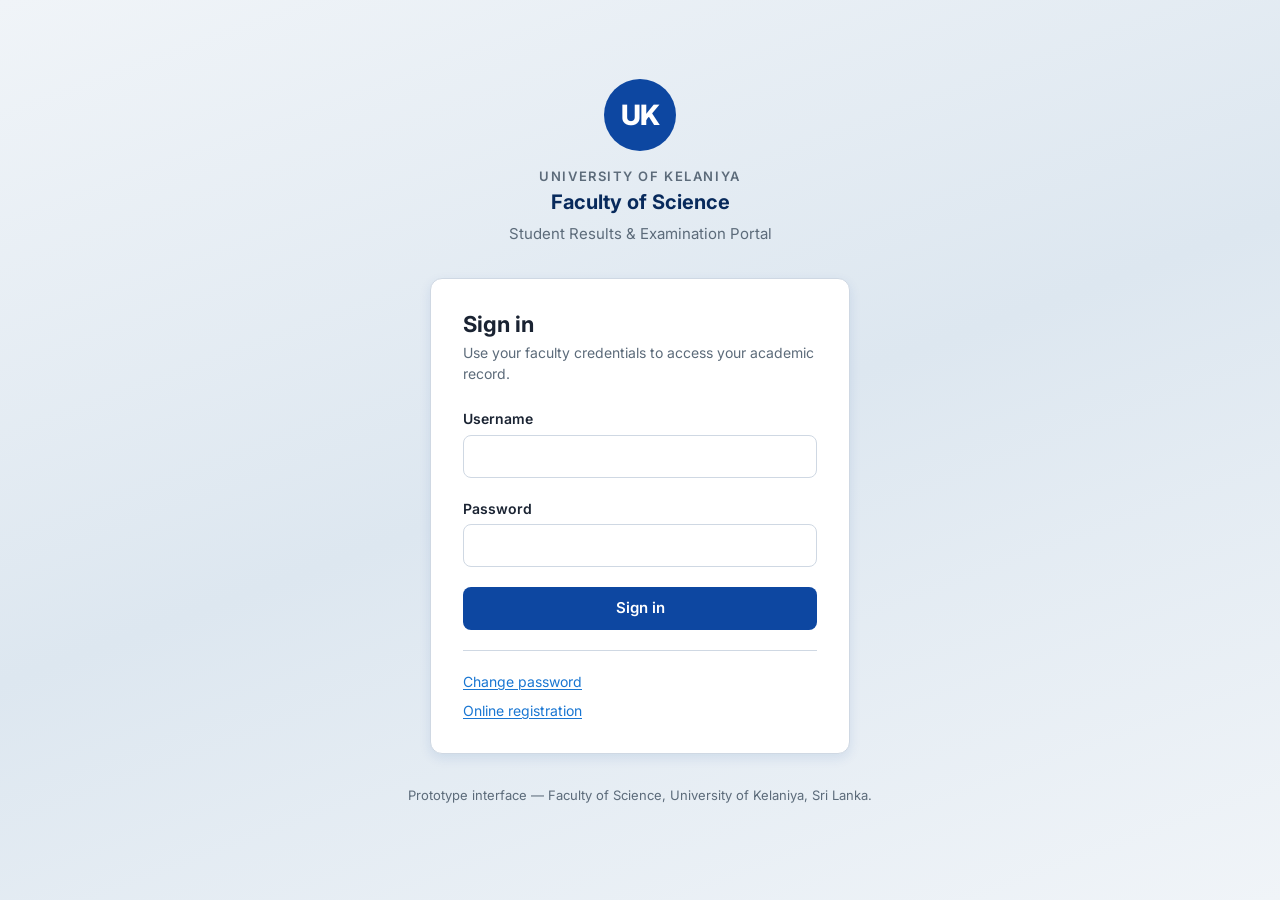
==== admission.html @ 183fa7ee "first commit" ====
<!DOCTYPE html>
<html lang="en">
  <head>
    <meta charset="utf-8" />
    <meta name="viewport" content="width=device-width, initial-scale=1" />
    <title>Exam Admission Card — Faculty of Science Student Portal</title>
    <link rel="preconnect" href="https://fonts.googleapis.com" />
    <link rel="preconnect" href="https://fonts.gstatic.com" crossorigin />
    <link
      href="https://fonts.googleapis.com/css2?family=Inter:wght@400;500;600;700;800&display=swap"
      rel="stylesheet"
    />
    <link rel="stylesheet" href="css/main.css" />
  </head>
  <body>
    <a class="skip-link" href="#main-content">Skip to main content</a>
    <script src="js/auth.js"></script>
    <script>
      if (!PortalAuth.requireAuth("index.html")) {
        document.write("");
      }
    </script>
    <script src="js/data.js"></script>

    <header class="app-header screen-only" role="banner">
      <div class="container app-header__inner">
        <div>
          <h1 class="app-header__title">
            Science Student Portal
            <span>University of Kelaniya — Results &amp; Examinations</span>
          </h1>
        </div>
        <div class="app-header__student">
          <div>
            <strong id="hdr-name"></strong>
            <span id="hdr-id"></span>
          </div>
          <a class="btn btn--secondary" href="dashboard.html">Dashboard</a>
        </div>
      </div>
    </header>

    <main class="page-main container admission-layout" id="main-content">
      <div class="page-title-bar screen-only">
        <div>
          <h1>Exam Admission Card</h1>
          <p class="subtitle" style="margin: 0; color: var(--color-text-muted); font-size: 0.9375rem">
            View, print, or save your admission details for the examination period.
          </p>
        </div>
        <div class="btn-group">
          <button type="button" class="btn btn--primary" id="btn-download">Download PDF</button>
          <button type="button" class="btn btn--secondary" id="btn-print">Print admission card</button>
          <a class="btn btn--ghost" href="dashboard.html">Back to dashboard</a>
        </div>
      </div>

      <section class="card admission-screen-card screen-only" aria-labelledby="screen-details">
        <h2 id="screen-details">Student &amp; centre (summary)</h2>
        <dl class="detail-list">
          <li>
            <dt>Student name</dt>
            <dd id="sc-name"></dd>
          </li>
          <li>
            <dt>Student ID</dt>
            <dd id="sc-id"></dd>
          </li>
          <li>
            <dt>Programme</dt>
            <dd id="sc-prog"></dd>
          </li>
          <li>
            <dt>Examination period</dt>
            <dd id="sc-period"></dd>
          </li>
          <li>
            <dt>Examination centre</dt>
            <dd id="sc-centre"></dd>
          </li>
          <li>
            <dt>Centre address</dt>
            <dd id="sc-address"></dd>
          </li>
          <li>
            <dt>Valid period</dt>
            <dd id="sc-valid"></dd>
          </li>
        </dl>
      </section>

      <h2 class="screen-only" style="font-size: 1.125rem; margin: 2rem 0 0.75rem">Official card preview</h2>
      <p class="screen-only subtitle" style="margin: 0 0 1rem; font-size: 0.875rem; color: var(--color-text-muted)">
        This layout is optimised for printing and saving as PDF (use your browser’s print dialog → Save as PDF).
      </p>

      <!-- Printable official card (visible on screen and in print) -->
      <article class="print-admission" aria-label="Printable exam admission card">
        <header class="print-admission__header">
          <p class="uni">University of Kelaniya — Sri Lanka</p>
          <p class="faculty">Faculty of Science</p>
          <div class="login-brand__crest" style="margin: 0.5rem auto; width: 56px; height: 56px; font-size: 1.35rem">
            UK
          </div>
          <h1 class="doc-title">Examination Admission Card</h1>
        </header>
        <dl class="print-admission__body">
          <div class="print-admission__row">
            <dt>Student name</dt>
            <dd id="pr-name"></dd>
          </div>
          <div class="print-admission__row">
            <dt>Student ID</dt>
            <dd id="pr-id"></dd>
          </div>
          <div class="print-admission__row">
            <dt>Programme</dt>
            <dd id="pr-prog"></dd>
          </div>
          <div class="print-admission__row">
            <dt>Examination period</dt>
            <dd id="pr-period"></dd>
          </div>
          <div class="print-admission__row">
            <dt>Examination centre</dt>
            <dd id="pr-centre"></dd>
          </div>
          <div class="print-admission__row">
            <dt>Address</dt>
            <dd id="pr-address"></dd>
          </div>
          <div class="print-admission__row">
            <dt>Valid from — to</dt>
            <dd id="pr-valid"></dd>
          </div>
          <div class="print-admission__row">
            <dt>Instructions</dt>
            <dd id="pr-instructions"></dd>
          </div>
        </dl>
        <footer class="print-admission__footer">
          <p>
            This document is a prototype for interface design. Official admission cards are issued only by the
            Faculty Examination Branch.
          </p>
        </footer>
      </article>
    </main>

    <script>
      (function () {
        var s = window.PORTAL_DATA && window.PORTAL_DATA.student;
        var a = window.PORTAL_DATA && window.PORTAL_DATA.admission;
        if (!s || !a) return;

        document.getElementById("hdr-name").textContent = s.name;
        document.getElementById("hdr-id").textContent = "ID: " + s.id;

        document.getElementById("sc-name").textContent = s.name;
        document.getElementById("sc-id").textContent = s.id;
        document.getElementById("sc-prog").textContent = s.programme;
        document.getElementById("sc-period").textContent = a.examPeriod;
        document.getElementById("sc-centre").textContent = a.centreName;
        document.getElementById("sc-address").textContent = a.centreAddress;
        document.getElementById("sc-valid").textContent = a.validFrom + " — " + a.validTo;

        document.getElementById("pr-name").textContent = s.name;
        document.getElementById("pr-id").textContent = s.id;
        document.getElementById("pr-prog").textContent = s.programme;
        document.getElementById("pr-period").textContent = a.examPeriod;
        document.getElementById("pr-centre").textContent = a.centreName;
        document.getElementById("pr-address").textContent = a.centreAddress;
        document.getElementById("pr-valid").textContent = a.validFrom + " — " + a.validTo;
        document.getElementById("pr-instructions").textContent = a.instructions;

        function doPrint() {
          window.print();
        }
        document.getElementById("btn-print").addEventListener("click", doPrint);
        document.getElementById("btn-download").addEventListener("click", doPrint);
      })();
    </script>
  </body>
</html>
---- css/main.css ----
/* Faculty of Science — Student Results Portal
   University of Kelaniya — prototype styles */

:root {
  --color-primary: #0d47a1;
  --color-primary-dark: #082a5c;
  --color-primary-light: #1565c0;
  --color-accent: #1976d2;
  --color-surface: #ffffff;
  --color-bg: #f0f4f8;
  --color-bg-muted: #e8eef4;
  --color-border: #cfd8e3;
  --color-text: #1a2332;
  --color-text-muted: #5c6b7a;
  --color-success: #2e7d32;
  --color-warning: #ed6c02;
  --shadow-sm: 0 1px 3px rgba(13, 71, 161, 0.08);
  --shadow-md: 0 4px 12px rgba(13, 71, 161, 0.1);
  --radius: 12px;
  --radius-sm: 8px;
  --font-sans: "Inter", system-ui, -apple-system, Segoe UI, Roboto, sans-serif;
  --focus-ring: 0 0 0 3px rgba(25, 118, 210, 0.45);
}

*,
*::before,
*::after {
  box-sizing: border-box;
}

html {
  font-size: 100%;
  -webkit-text-size-adjust: 100%;
}

body {
  margin: 0;
  min-height: 100vh;
  font-family: var(--font-sans);
  font-size: 1rem;
  line-height: 1.5;
  color: var(--color-text);
  background: var(--color-bg);
}

/* Skip link */
.skip-link {
  position: absolute;
  top: -100px;
  left: 1rem;
  padding: 0.5rem 1rem;
  background: var(--color-primary);
  color: #fff;
  z-index: 1000;
  border-radius: var(--radius-sm);
  text-decoration: none;
  font-weight: 600;
}

.skip-link:focus {
  top: 1rem;
  outline: none;
  box-shadow: var(--focus-ring);
}

/* Typography */
h1,
h2,
h3 {
  margin: 0 0 0.5rem;
  font-weight: 700;
  line-height: 1.25;
  color: var(--color-text);
}

h1 {
  font-size: clamp(1.5rem, 2.5vw, 1.875rem);
}

h2 {
  font-size: clamp(1.25rem, 2vw, 1.5rem);
}

h3 {
  font-size: 1.125rem;
}

p {
  margin: 0 0 1rem;
}

a {
  color: var(--color-accent);
  text-decoration-thickness: 1px;
  text-underline-offset: 2px;
}

a:hover {
  color: var(--color-primary-dark);
}

/* Layout utilities */
.container {
  width: 100%;
  max-width: 1200px;
  margin: 0 auto;
  padding: 0 1.25rem;
}

.page-main {
  padding: 1.5rem 0 3rem;
}

/* Buttons */
.btn {
  display: inline-flex;
  align-items: center;
  justify-content: center;
  gap: 0.5rem;
  padding: 0.625rem 1.25rem;
  font-family: inherit;
  font-size: 0.9375rem;
  font-weight: 600;
  line-height: 1.25;
  border-radius: var(--radius-sm);
  border: 2px solid transparent;
  cursor: pointer;
  text-decoration: none;
  transition: background 0.15s, border-color 0.15s, color 0.15s, box-shadow 0.15s;
}

.btn:focus-visible {
  outline: none;
  box-shadow: var(--focus-ring);
}

.btn--primary {
  background: var(--color-primary);
  color: #fff;
}

.btn--primary:hover {
  background: var(--color-primary-dark);
}

.btn--secondary {
  background: var(--color-surface);
  color: var(--color-primary);
  border-color: var(--color-border);
}

.btn--secondary:hover {
  background: var(--color-bg-muted);
  border-color: var(--color-primary-light);
}

.btn--ghost {
  background: transparent;
  color: var(--color-primary);
}

.btn--ghost:hover {
  background: rgba(13, 71, 161, 0.08);
}

.btn--block {
  width: 100%;
}

.btn-group {
  display: flex;
  flex-wrap: wrap;
  gap: 0.75rem;
  align-items: center;
}

/* Cards */
.card {
  background: var(--color-surface);
  border-radius: var(--radius);
  border: 1px solid var(--color-border);
  box-shadow: var(--shadow-sm);
  padding: 1.25rem 1.5rem;
}

.card--elevated {
  box-shadow: var(--shadow-md);
}

.card__title {
  font-size: 0.8125rem;
  font-weight: 600;
  text-transform: uppercase;
  letter-spacing: 0.04em;
  color: var(--color-text-muted);
  margin: 0 0 0.35rem;
}

.card__value {
  font-size: 1.5rem;
  font-weight: 700;
  color: var(--color-primary-dark);
  margin: 0;
}

.card__meta {
  font-size: 0.875rem;
  color: var(--color-text-muted);
  margin: 0.25rem 0 0;
}

/* Forms */
.form-group {
  margin-bottom: 1.25rem;
}

.form-group label {
  display: block;
  font-size: 0.875rem;
  font-weight: 600;
  color: var(--color-text);
  margin-bottom: 0.35rem;
}

.form-group input[type="text"],
.form-group input[type="password"],
.form-group input[type="search"],
.form-group select {
  width: 100%;
  padding: 0.65rem 0.85rem;
  font-family: inherit;
  font-size: 1rem;
  border: 1px solid var(--color-border);
  border-radius: var(--radius-sm);
  background: var(--color-surface);
  color: var(--color-text);
}

.form-group input:focus-visible,
.form-group select:focus-visible {
  outline: none;
  border-color: var(--color-accent);
  box-shadow: var(--focus-ring);
}

.form-footer-links {
  display: flex;
  flex-direction: column;
  gap: 0.5rem;
  margin-top: 1.25rem;
  padding-top: 1.25rem;
  border-top: 1px solid var(--color-border);
  font-size: 0.875rem;
}

/* Login page */
.login-page {
  min-height: 100vh;
  display: flex;
  flex-direction: column;
  align-items: center;
  justify-content: center;
  padding: 2rem 1rem;
  background: linear-gradient(160deg, var(--color-bg) 0%, #dde7f0 50%, var(--color-bg) 100%);
}

.login-brand {
  text-align: center;
  margin-bottom: 2rem;
  max-width: 420px;
}

.login-brand__crest {
  width: 72px;
  height: 72px;
  margin: 0 auto 1rem;
  background: var(--color-primary);
  color: #fff;
  border-radius: 50%;
  display: flex;
  align-items: center;
  justify-content: center;
  font-size: 1.75rem;
  font-weight: 800;
  letter-spacing: -0.02em;
}

.login-brand__uni {
  font-size: 0.8125rem;
  font-weight: 600;
  text-transform: uppercase;
  letter-spacing: 0.12em;
  color: var(--color-text-muted);
  margin: 0 0 0.25rem;
}

.login-brand__faculty {
  font-size: 1.25rem;
  font-weight: 700;
  color: var(--color-primary-dark);
  margin: 0;
}

.login-brand__portal {
  font-size: 0.9375rem;
  color: var(--color-text-muted);
  margin: 0.5rem 0 0;
}

.login-card {
  width: 100%;
  max-width: 420px;
  padding: 2rem;
}

.login-card h1 {
  font-size: 1.375rem;
  margin-bottom: 0.25rem;
}

.login-card .subtitle {
  font-size: 0.875rem;
  color: var(--color-text-muted);
  margin: 0 0 1.5rem;
}

.login-footer {
  margin-top: 2rem;
  text-align: center;
  font-size: 0.8125rem;
  color: var(--color-text-muted);
}

/* App header */
.app-header {
  background: var(--color-primary-dark);
  color: #fff;
  padding: 1rem 0;
  box-shadow: var(--shadow-md);
}

.app-header__inner {
  display: flex;
  flex-wrap: wrap;
  align-items: center;
  justify-content: space-between;
  gap: 1rem;
}

.app-header__title {
  font-size: 1rem;
  font-weight: 700;
  margin: 0;
}

.app-header__title span {
  display: block;
  font-size: 0.75rem;
  font-weight: 500;
  opacity: 0.9;
  margin-top: 0.15rem;
}

.app-header__student {
  display: flex;
  flex-wrap: wrap;
  align-items: center;
  gap: 1rem 1.5rem;
  font-size: 0.875rem;
}

.app-header__student strong {
  display: block;
  font-size: 1rem;
}

.app-header__student span {
  opacity: 0.92;
}

.app-header .btn--secondary {
  background: rgba(255, 255, 255, 0.12);
  border-color: rgba(255, 255, 255, 0.45);
  color: #fff !important;
}

.app-header .btn--secondary:hover {
  background: rgba(255, 255, 255, 0.22);
  border-color: #fff;
}

/* Dashboard grid */
.summary-grid {
  display: grid;
  grid-template-columns: repeat(auto-fill, minmax(200px, 1fr));
  gap: 1rem;
  margin-bottom: 2rem;
}

.actions-section h2 {
  margin-bottom: 1rem;
}

.actions-grid {
  display: grid;
  grid-template-columns: repeat(auto-fill, minmax(160px, 1fr));
  gap: 0.875rem;
  margin-bottom: 2rem;
}

.action-tile {
  display: flex;
  flex-direction: column;
  align-items: flex-start;
  padding: 1.125rem 1.25rem;
  background: var(--color-surface);
  border: 1px solid var(--color-border);
  border-radius: var(--radius);
  text-decoration: none;
  color: var(--color-text);
  font-weight: 600;
  font-size: 0.9375rem;
  box-shadow: var(--shadow-sm);
  transition: border-color 0.15s, box-shadow 0.15s, transform 0.15s;
  min-height: 88px;
}

.action-tile:hover {
  border-color: var(--color-primary-light);
  box-shadow: var(--shadow-md);
  color: var(--color-primary-dark);
}

.action-tile:focus-visible {
  outline: none;
  box-shadow: var(--focus-ring);
}

.action-tile small {
  display: block;
  margin-top: 0.35rem;
  font-weight: 500;
  font-size: 0.75rem;
  color: var(--color-text-muted);
}

.dashboard-two-col {
  display: grid;
  grid-template-columns: 1fr;
  gap: 1.5rem;
}

@media (min-width: 900px) {
  .dashboard-two-col {
    grid-template-columns: 1fr 340px;
    align-items: start;
  }
}

.detail-list {
  list-style: none;
  margin: 0;
  padding: 0;
}

.detail-list li {
  display: grid;
  grid-template-columns: 140px 1fr;
  gap: 0.75rem;
  padding: 0.65rem 0;
  border-bottom: 1px solid var(--color-bg-muted);
  font-size: 0.9375rem;
}

.detail-list li:last-child {
  border-bottom: none;
}

.detail-list dt {
  margin: 0;
  font-weight: 600;
  color: var(--color-text-muted);
}

.detail-list dd {
  margin: 0;
}

/* Page title bar */
.page-title-bar {
  display: flex;
  flex-wrap: wrap;
  align-items: flex-start;
  justify-content: space-between;
  gap: 1rem;
  margin-bottom: 1.5rem;
}

.page-title-bar h1 {
  margin: 0;
}

/* Results summary strip */
.results-summary {
  display: grid;
  grid-template-columns: repeat(auto-fill, minmax(160px, 1fr));
  gap: 1rem;
  margin-bottom: 1.5rem;
}

.results-summary .card {
  padding: 1rem 1.25rem;
}

.results-summary .card__value {
  font-size: 1.35rem;
}

/* Filters */
.filters-bar {
  display: flex;
  flex-wrap: wrap;
  gap: 1rem;
  align-items: flex-end;
  margin-bottom: 1rem;
}

.filters-bar .form-group {
  margin-bottom: 0;
  flex: 1 1 160px;
  min-width: 140px;
}

.filters-bar .form-group--search {
  flex: 2 1 220px;
}

.table-wrap {
  overflow: auto;
  border-radius: var(--radius);
  border: 1px solid var(--color-border);
  background: var(--color-surface);
  max-height: min(70vh, 560px);
}

.results-table {
  width: 100%;
  border-collapse: collapse;
  font-size: 0.875rem;
}

.results-table thead {
  position: sticky;
  top: 0;
  z-index: 1;
  background: var(--color-primary);
  color: #fff;
}

.results-table th {
  text-align: left;
  padding: 0.85rem 1rem;
  font-weight: 600;
  white-space: nowrap;
}

.results-table td {
  padding: 0.75rem 1rem;
  border-bottom: 1px solid var(--color-bg-muted);
  vertical-align: top;
}

.results-table tbody tr:nth-child(even) {
  background: #f7fafc;
}

.results-table tbody tr:hover {
  background: #e3f2fd;
}

.results-table .grade {
  font-weight: 700;
  color: var(--color-primary-dark);
}

.empty-row td {
  text-align: center;
  color: var(--color-text-muted);
  padding: 2rem;
}

/* Admission page */
.admission-layout {
  max-width: 720px;
  margin: 0 auto;
}

.admission-screen-card .detail-list li {
  grid-template-columns: 160px 1fr;
}

/* Printable admission — screen preview */
.print-admission {
  margin-top: 2rem;
  padding: 2rem;
  background: #fff;
  border: 2px solid var(--color-text);
  border-radius: 0;
}

.print-admission__header {
  text-align: center;
  border-bottom: 2px solid var(--color-primary-dark);
  padding-bottom: 1rem;
  margin-bottom: 1.25rem;
}

.print-admission__header .uni {
  font-size: 0.75rem;
  font-weight: 700;
  text-transform: uppercase;
  letter-spacing: 0.15em;
  color: var(--color-text);
  margin: 0 0 0.25rem;
}

.print-admission__header .faculty {
  font-size: 0.95rem;
  font-weight: 600;
  margin: 0 0 0.5rem;
}

.print-admission__header .doc-title {
  font-size: 1.25rem;
  font-weight: 800;
  color: var(--color-primary-dark);
  margin: 0.75rem 0 0;
}

.print-admission__body {
  display: grid;
  gap: 0.75rem;
  font-size: 0.9rem;
  margin: 0;
}

.print-admission__row {
  display: grid;
  grid-template-columns: 140px 1fr;
  gap: 0.5rem;
  padding: 0.35rem 0;
  border-bottom: 1px solid #ddd;
}

.print-admission__row dt {
  font-weight: 700;
  margin: 0;
}

.print-admission__row dd {
  margin: 0;
}

.print-admission__footer {
  margin-top: 1.5rem;
  padding-top: 1rem;
  border-top: 1px solid #999;
  font-size: 0.75rem;
  color: #444;
}

.screen-only {
  display: block;
}

/* Print */
@media print {
  body {
    background: #fff;
  }

  .skip-link,
  .app-header,
  .screen-only,
  .page-title-bar .btn-group,
  .login-page .login-footer {
    display: none !important;
  }

  .page-main {
    padding: 0;
  }

  .print-admission {
    border: none;
    padding: 0;
    margin: 0;
    box-shadow: none;
  }

  .container {
    max-width: 100%;
    padding: 0;
  }

  .results-table thead {
    background: #0d47a1 !important;
    -webkit-print-color-adjust: exact;
    print-color-adjust: exact;
  }

  .filters-bar,
  .results-summary,
  #filter-hint {
    display: none !important;
  }

  .table-wrap {
    max-height: none;
    border: none;
  }

  .card {
    box-shadow: none;
    border: 1px solid #ccc;
  }
}

/* Reduced motion */
@media (prefers-reduced-motion: reduce) {
  *,
  *::before,
  *::after {
    transition-duration: 0.01ms !important;
  }
}
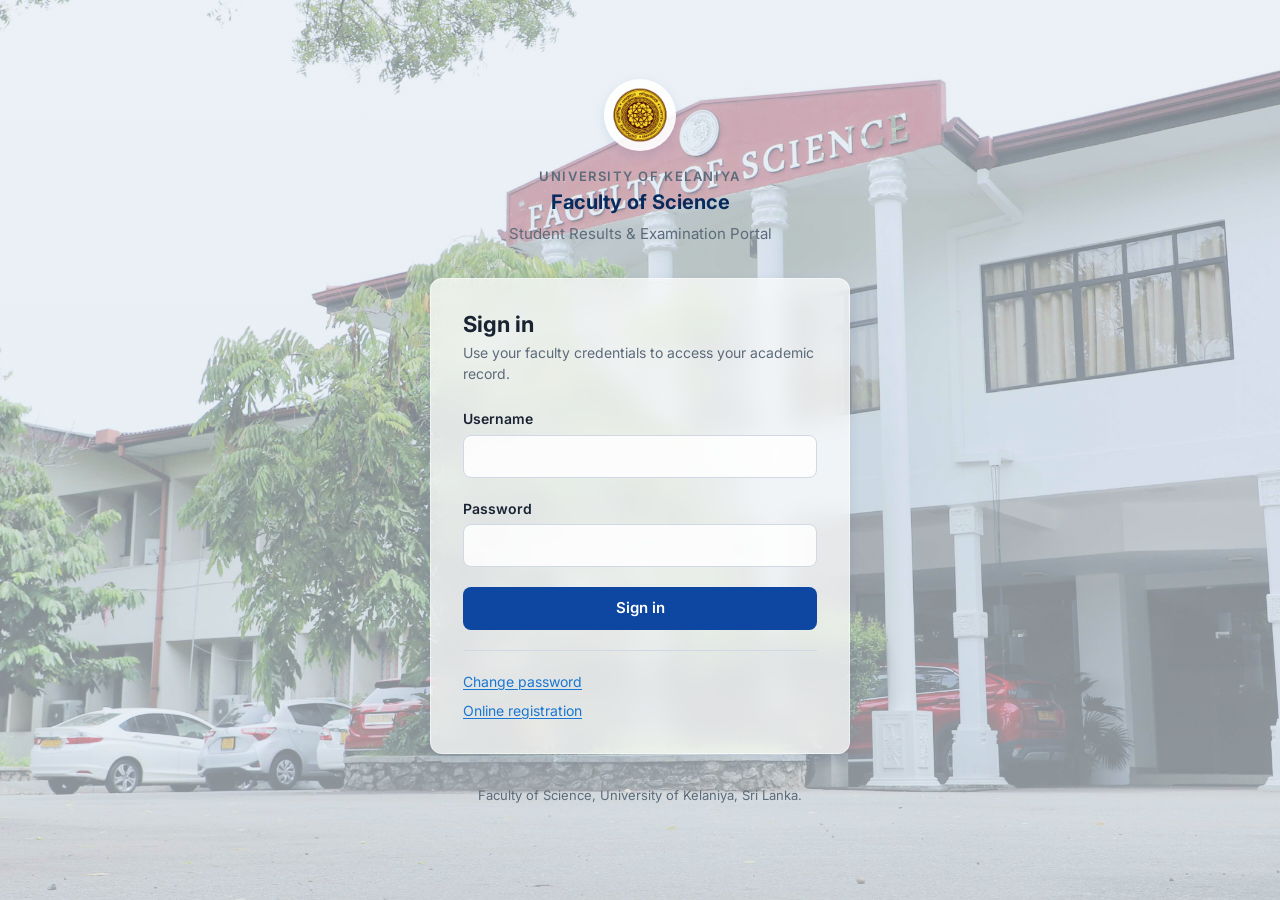
==== commit a43c6de0: "changed and added photos" ====
--- a/admission.html
+++ b/admission.html
@@ -24,7 +24,8 @@
 
     <header class="app-header screen-only" role="banner">
       <div class="container app-header__inner">
-        <div>
+        <div class="app-header__brand">
+          <img class="app-header__logo" src="logos/Kelaniya.png" alt="University of Kelaniya logo" />
           <h1 class="app-header__title">
             Science Student Portal
             <span>University of Kelaniya — Results &amp; Examinations</span>
@@ -99,9 +100,7 @@
         <header class="print-admission__header">
           <p class="uni">University of Kelaniya — Sri Lanka</p>
           <p class="faculty">Faculty of Science</p>
-          <div class="login-brand__crest" style="margin: 0.5rem auto; width: 56px; height: 56px; font-size: 1.35rem">
-            UK
-          </div>
+          <img class="print-admission__logo" src="logos/Kelaniya.png" alt="University of Kelaniya logo" />
           <h1 class="doc-title">Examination Admission Card</h1>
         </header>
         <dl class="print-admission__body">
@@ -140,8 +139,8 @@
         </dl>
         <footer class="print-admission__footer">
           <p>
-            This document is a prototype for interface design. Official admission cards are issued only by the
-            Faculty Examination Branch.
+            This card is provided for examination-day reference. Official admission confirmations are handled by
+            the Faculty Examination Branch.
           </p>
         </footer>
       </article>
--- a/css/main.css
+++ b/css/main.css
@@ -1,5 +1,5 @@
 /* Faculty of Science — Student Results Portal
-   University of Kelaniya — prototype styles */
+  University of Kelaniya — application styles */
 
 :root {
   --color-primary: #0d47a1;
@@ -20,6 +20,9 @@
   --radius-sm: 8px;
   --font-sans: "Inter", system-ui, -apple-system, Segoe UI, Roboto, sans-serif;
   --focus-ring: 0 0 0 3px rgba(25, 118, 210, 0.45);
+  --glass-bg: rgba(255, 255, 255, 0.72);
+  --glass-bg-strong: rgba(255, 255, 255, 0.84);
+  --glass-border: rgba(255, 255, 255, 0.46);
 }
 
 *,
@@ -40,7 +43,14 @@
   font-size: 1rem;
   line-height: 1.5;
   color: var(--color-text);
-  background: var(--color-bg);
+  background-color: #dbe6ef;
+  background-image:
+    linear-gradient(rgba(219, 230, 239, 0.55), rgba(219, 230, 239, 0.65)),
+    url("../bg%20photos/fos_image.jpg");
+  background-size: cover;
+  background-position: center;
+  background-repeat: no-repeat;
+  background-attachment: fixed;
 }
 
 /* Skip link */
@@ -176,10 +186,12 @@
 
 /* Cards */
 .card {
-  background: var(--color-surface);
+  background: var(--glass-bg);
   border-radius: var(--radius);
-  border: 1px solid var(--color-border);
-  box-shadow: var(--shadow-sm);
+  border: 1px solid var(--glass-border);
+  box-shadow: var(--shadow-md);
+  backdrop-filter: blur(12px);
+  -webkit-backdrop-filter: blur(12px);
   padding: 1.25rem 1.5rem;
 }
 
@@ -232,7 +244,7 @@
   font-size: 1rem;
   border: 1px solid var(--color-border);
   border-radius: var(--radius-sm);
-  background: var(--color-surface);
+  background: var(--glass-bg-strong);
   color: var(--color-text);
 }
 
@@ -261,7 +273,7 @@
   align-items: center;
   justify-content: center;
   padding: 2rem 1rem;
-  background: linear-gradient(160deg, var(--color-bg) 0%, #dde7f0 50%, var(--color-bg) 100%);
+  background: transparent;
 }
 
 .login-brand {
@@ -274,15 +286,19 @@
   width: 72px;
   height: 72px;
   margin: 0 auto 1rem;
-  background: var(--color-primary);
-  color: #fff;
+  padding: 0.4rem;
+  background: rgba(255, 255, 255, 0.9);
+  border: 1px solid var(--glass-border);
   border-radius: 50%;
-  display: flex;
-  align-items: center;
-  justify-content: center;
-  font-size: 1.75rem;
-  font-weight: 800;
-  letter-spacing: -0.02em;
+  display: grid;
+  place-items: center;
+  box-shadow: var(--shadow-md);
+}
+
+.login-brand__crest img {
+  width: 100%;
+  height: 100%;
+  object-fit: contain;
 }
 
 .login-brand__uni {
@@ -333,10 +349,13 @@
 
 /* App header */
 .app-header {
-  background: var(--color-primary-dark);
+  background: rgba(8, 42, 92, 0.62);
   color: #fff;
   padding: 1rem 0;
   box-shadow: var(--shadow-md);
+  backdrop-filter: blur(12px);
+  -webkit-backdrop-filter: blur(12px);
+  border-bottom: 1px solid rgba(255, 255, 255, 0.18);
 }
 
 .app-header__inner {
@@ -347,6 +366,22 @@
   gap: 1rem;
 }
 
+.app-header__brand {
+  display: flex;
+  align-items: center;
+  gap: 0.75rem;
+}
+
+.app-header__logo {
+  width: 44px;
+  height: 44px;
+  object-fit: contain;
+  border-radius: 50%;
+  background: rgba(255, 255, 255, 0.92);
+  padding: 0.25rem;
+  border: 1px solid rgba(255, 255, 255, 0.55);
+}
+
 .app-header__title {
   font-size: 1rem;
   font-weight: 700;
@@ -413,14 +448,16 @@
   flex-direction: column;
   align-items: flex-start;
   padding: 1.125rem 1.25rem;
-  background: var(--color-surface);
-  border: 1px solid var(--color-border);
+  background: var(--glass-bg);
+  border: 1px solid var(--glass-border);
   border-radius: var(--radius);
   text-decoration: none;
   color: var(--color-text);
   font-weight: 600;
   font-size: 0.9375rem;
   box-shadow: var(--shadow-sm);
+  backdrop-filter: blur(10px);
+  -webkit-backdrop-filter: blur(10px);
   transition: border-color 0.15s, box-shadow 0.15s, transform 0.15s;
   min-height: 88px;
 }
@@ -538,8 +575,10 @@
 .table-wrap {
   overflow: auto;
   border-radius: var(--radius);
-  border: 1px solid var(--color-border);
-  background: var(--color-surface);
+  border: 1px solid var(--glass-border);
+  background: rgba(255, 255, 255, 0.78);
+  backdrop-filter: blur(10px);
+  -webkit-backdrop-filter: blur(10px);
   max-height: min(70vh, 560px);
 }
 
@@ -637,6 +676,14 @@
   margin: 0.75rem 0 0;
 }
 
+.print-admission__logo {
+  width: 56px;
+  height: 56px;
+  object-fit: contain;
+  display: block;
+  margin: 0.5rem auto;
+}
+
 .print-admission__body {
   display: grid;
   gap: 0.75rem;
@@ -677,6 +724,7 @@
 @media print {
   body {
     background: #fff;
+    background-image: none !important;
   }
 
   .skip-link,
@@ -723,6 +771,22 @@
   .card {
     box-shadow: none;
     border: 1px solid #ccc;
+    backdrop-filter: none !important;
+    -webkit-backdrop-filter: none !important;
+  }
+
+  .action-tile,
+  .table-wrap,
+  .app-header {
+    backdrop-filter: none !important;
+    -webkit-backdrop-filter: none !important;
+  }
+}
+
+@media (max-width: 700px) {
+  .app-header__logo {
+    width: 38px;
+    height: 38px;
   }
 }
 
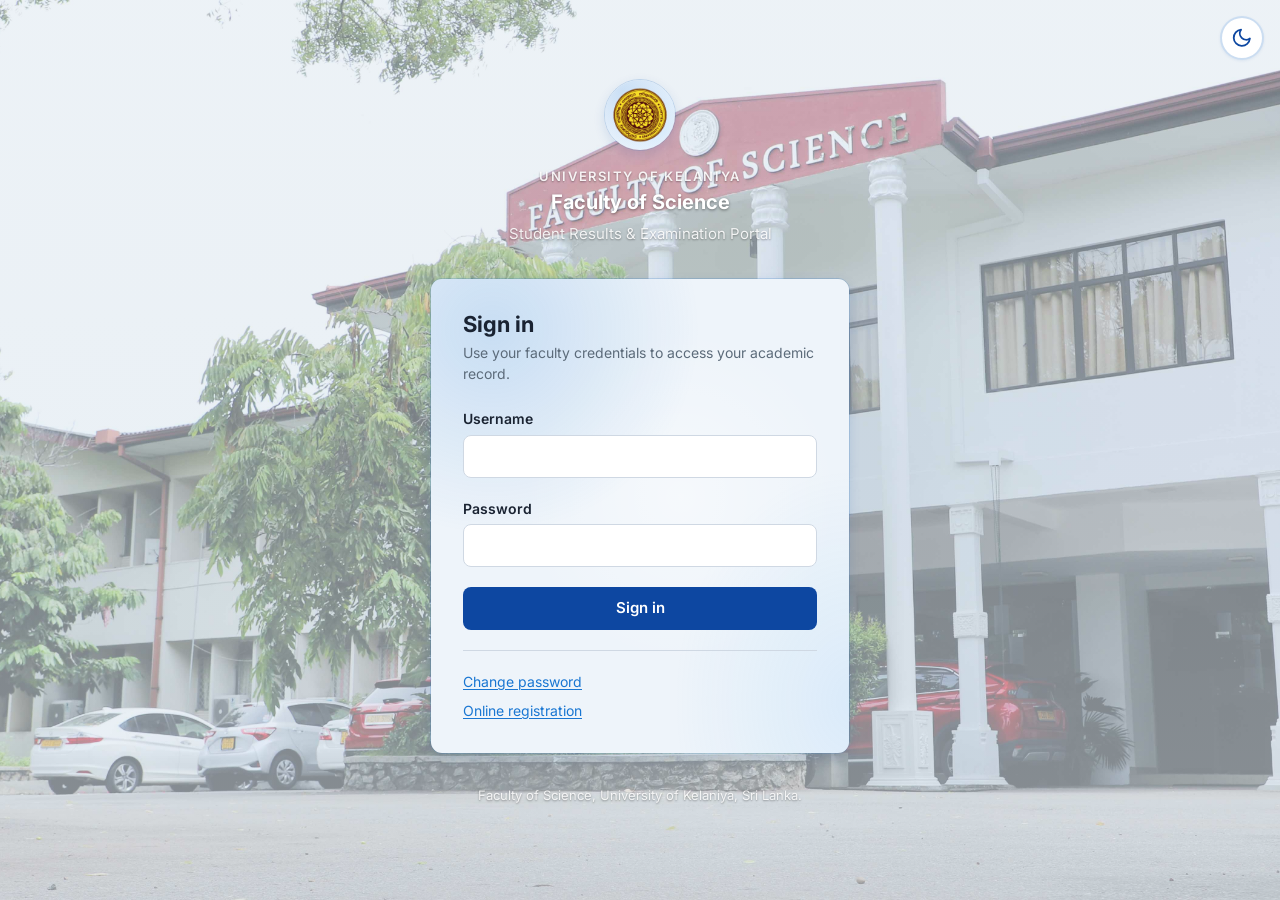
==== commit f9ec4848: "added liquid glass effect and dark mode" ====
--- a/admission.html
+++ b/admission.html
@@ -1,5 +1,5 @@
 <!DOCTYPE html>
-<html lang="en">
+<html lang="en" data-theme="light">
   <head>
     <meta charset="utf-8" />
     <meta name="viewport" content="width=device-width, initial-scale=1" />
@@ -11,6 +11,7 @@
       rel="stylesheet"
     />
     <link rel="stylesheet" href="css/main.css" />
+    <script src="js/theme.js"></script>
   </head>
   <body>
     <a class="skip-link" href="#main-content">Skip to main content</a>
@@ -36,6 +37,10 @@
             <strong id="hdr-name"></strong>
             <span id="hdr-id"></span>
           </div>
+          <button type="button" class="theme-toggle" data-theme-toggle>
+            <svg class="theme-toggle__icon theme-toggle__icon--moon" xmlns="http://www.w3.org/2000/svg" viewBox="0 0 24 24" fill="none" stroke="currentColor" stroke-width="2" stroke-linecap="round" stroke-linejoin="round" aria-hidden="true"><path d="M21 12.79A9 9 0 1 1 11.21 3 7 7 0 0 0 21 12.79z"/></svg>
+            <svg class="theme-toggle__icon theme-toggle__icon--sun" xmlns="http://www.w3.org/2000/svg" viewBox="0 0 24 24" fill="none" stroke="currentColor" stroke-width="2" stroke-linecap="round" stroke-linejoin="round" aria-hidden="true"><circle cx="12" cy="12" r="4"/><path d="M12 2v2m0 16v2M4.93 4.93l1.41 1.41m11.31 11.31l1.41 1.41M2 12h2m16 0h2M4.93 19.07l1.41-1.41M17.66 6.34l1.41-1.41"/></svg>
+          </button>
           <a class="btn btn--secondary" href="dashboard.html">Dashboard</a>
         </div>
       </div>
--- a/css/main.css
+++ b/css/main.css
@@ -2,6 +2,7 @@
   University of Kelaniya — application styles */
 
 :root {
+  color-scheme: light;
   --color-primary: #0d47a1;
   --color-primary-dark: #082a5c;
   --color-primary-light: #1565c0;
@@ -15,14 +16,85 @@
   --color-success: #2e7d32;
   --color-warning: #ed6c02;
   --shadow-sm: 0 1px 3px rgba(13, 71, 161, 0.08);
-  --shadow-md: 0 4px 12px rgba(13, 71, 161, 0.1);
+  --shadow-md: 0 4px 12px rgba(13, 71, 161, 0.12);
   --radius: 12px;
   --radius-sm: 8px;
   --font-sans: "Inter", system-ui, -apple-system, Segoe UI, Roboto, sans-serif;
   --focus-ring: 0 0 0 3px rgba(25, 118, 210, 0.45);
-  --glass-bg: rgba(255, 255, 255, 0.72);
-  --glass-bg-strong: rgba(255, 255, 255, 0.84);
-  --glass-border: rgba(255, 255, 255, 0.46);
+  /* Liquid surfaces (no backdrop blur) */
+  --liquid-base: #eef4fa;
+  --liquid-base-strong: #ffffff;
+  --liquid-highlight-a: rgba(25, 118, 210, 0.18);
+  --liquid-highlight-b: rgba(100, 181, 246, 0.14);
+  --liquid-border: rgba(21, 101, 192, 0.22);
+  --liquid-shine: rgba(255, 255, 255, 0.45);
+  --body-overlay: rgba(219, 230, 239, 0.5);
+  --body-overlay-2: rgba(219, 230, 239, 0.62);
+  --table-wrap-bg: #e8f0f8;
+  --table-row-alt: #f0f6fc;
+  --table-row-hover: #dbeaf8;
+  --login-crest-base: #f2f7fd;
+  --header-gradient: linear-gradient(128deg, #051a40 0%, #0d47a1 42%, #1565c0 88%);
+}
+
+[data-theme="dark"] {
+  color-scheme: dark;
+  --color-primary: #5c9ce6;
+  --color-primary-dark: #90caf9;
+  --color-primary-light: #7eb8f0;
+  --color-accent: #64b5f6;
+  --color-surface: #1c2433;
+  --color-bg: #121820;
+  --color-bg-muted: #243044;
+  --color-border: #3d4f66;
+  --color-text: #e8eef4;
+  --color-text-muted: #9fb0c3;
+  --color-success: #66bb6a;
+  --color-warning: #ffb74d;
+  --shadow-sm: 0 1px 3px rgba(0, 0, 0, 0.35);
+  --shadow-md: 0 4px 16px rgba(0, 0, 0, 0.45);
+  --focus-ring: 0 0 0 3px rgba(100, 181, 246, 0.5);
+  --liquid-base: #1c2636;
+  --liquid-base-strong: #243044;
+  --liquid-highlight-a: rgba(100, 181, 246, 0.16);
+  --liquid-highlight-b: rgba(66, 165, 245, 0.1);
+  --liquid-border: rgba(100, 181, 246, 0.22);
+  --liquid-shine: rgba(255, 255, 255, 0.06);
+  --body-overlay: rgba(10, 14, 22, 0.82);
+  --body-overlay-2: rgba(10, 14, 22, 0.9);
+  --table-wrap-bg: #1a2433;
+  --table-row-alt: #222e42;
+  --table-row-hover: #243a58;
+  --login-crest-base: #252f42;
+  --header-gradient: linear-gradient(128deg, #030d1f 0%, #0a1f42 48%, #143560 100%);
+}
+
+@keyframes liquid-surface-flow {
+  0%,
+  100% {
+    transform: translate(0, 0) scale(1);
+  }
+  28% {
+    transform: translate(5%, -4%) scale(1.05);
+  }
+  55% {
+    transform: translate(-4%, 5%) scale(1.02);
+  }
+  78% {
+    transform: translate(-5%, -3%) scale(1.04);
+  }
+}
+
+@keyframes liquid-header-flow {
+  0%,
+  100% {
+    transform: translate(0, 0) scale(1);
+    opacity: 0.85;
+  }
+  50% {
+    transform: translate(6%, -5%) scale(1.08);
+    opacity: 1;
+  }
 }
 
 *,
@@ -45,12 +117,16 @@
   color: var(--color-text);
   background-color: #dbe6ef;
   background-image:
-    linear-gradient(rgba(219, 230, 239, 0.55), rgba(219, 230, 239, 0.65)),
+    linear-gradient(var(--body-overlay), var(--body-overlay-2)),
     url("../bg%20photos/fos_image.jpg");
   background-size: cover;
   background-position: center;
   background-repeat: no-repeat;
   background-attachment: fixed;
+}
+
+[data-theme="dark"] body {
+  background-color: #0a0e14;
 }
 
 /* Skip link */
@@ -106,7 +182,11 @@
 }
 
 a:hover {
-  color: var(--color-primary-dark);
+  color: var(--color-primary);
+}
+
+[data-theme="dark"] a:hover {
+  color: var(--color-primary-light);
 }
 
 /* Layout utilities */
@@ -173,6 +253,14 @@
   background: rgba(13, 71, 161, 0.08);
 }
 
+[data-theme="dark"] .btn--ghost {
+  color: var(--color-primary-light);
+}
+
+[data-theme="dark"] .btn--ghost:hover {
+  background: rgba(100, 181, 246, 0.12);
+}
+
 .btn--block {
   width: 100%;
 }
@@ -184,14 +272,107 @@
   align-items: center;
 }
 
+/* Theme toggle (icons only: moon = go dark, sun = go light) */
+.theme-toggle-wrap {
+  position: fixed;
+  top: 1rem;
+  right: 1rem;
+  z-index: 50;
+}
+
+.theme-toggle {
+  display: inline-flex;
+  align-items: center;
+  justify-content: center;
+  width: 2.75rem;
+  height: 2.75rem;
+  padding: 0;
+  border-radius: 50%;
+  border: 2px solid var(--liquid-border);
+  background: var(--liquid-base-strong);
+  color: var(--color-primary);
+  cursor: pointer;
+  font-family: inherit;
+  transition: background 0.15s, border-color 0.15s, color 0.15s, transform 0.15s;
+  box-shadow: var(--shadow-sm);
+}
+
+.theme-toggle:focus-visible {
+  outline: none;
+  box-shadow: var(--focus-ring);
+}
+
+.theme-toggle:hover {
+  background: var(--liquid-base);
+  border-color: var(--color-primary-light);
+  transform: scale(1.05);
+}
+
+.theme-toggle__icon {
+  width: 1.35rem;
+  height: 1.35rem;
+  flex-shrink: 0;
+}
+
+html[data-theme="light"] .theme-toggle__icon--sun {
+  display: none;
+}
+
+html[data-theme="dark"] .theme-toggle__icon--moon {
+  display: none;
+}
+
+.app-header .theme-toggle {
+  position: static;
+  background: rgba(255, 255, 255, 0.14);
+  border-color: rgba(255, 255, 255, 0.5);
+  color: #fff;
+  box-shadow: none;
+}
+
+.app-header .theme-toggle:hover {
+  background: rgba(255, 255, 255, 0.26);
+  border-color: #fff;
+}
+
+/* Shared liquid layer (isolation keeps negative z-index ::before under content, including text nodes) */
+.card::before,
+.action-tile::before,
+.table-wrap::before {
+  content: "";
+  position: absolute;
+  inset: -48%;
+  background-color: var(--liquid-base);
+  background-image:
+    radial-gradient(ellipse 46% 40% at 32% 30%, var(--liquid-highlight-a), transparent 55%),
+    radial-gradient(ellipse 42% 48% at 76% 70%, var(--liquid-highlight-b), transparent 52%),
+    radial-gradient(ellipse 30% 28% at 55% 48%, var(--liquid-shine), transparent 65%);
+  animation: liquid-surface-flow 17s ease-in-out infinite;
+  pointer-events: none;
+  z-index: -1;
+}
+
+.action-tile::before {
+  animation-duration: 19s;
+  animation-delay: -7s;
+}
+
+.table-wrap::before {
+  animation-duration: 21s;
+  animation-delay: -4s;
+  background-color: var(--table-wrap-bg);
+}
+
 /* Cards */
 .card {
-  background: var(--glass-bg);
+  position: relative;
+  z-index: 0;
+  isolation: isolate;
+  overflow: hidden;
+  background: transparent;
   border-radius: var(--radius);
-  border: 1px solid var(--glass-border);
+  border: 1px solid var(--liquid-border);
   box-shadow: var(--shadow-md);
-  backdrop-filter: blur(12px);
-  -webkit-backdrop-filter: blur(12px);
   padding: 1.25rem 1.5rem;
 }
 
@@ -244,7 +425,7 @@
   font-size: 1rem;
   border: 1px solid var(--color-border);
   border-radius: var(--radius-sm);
-  background: var(--glass-bg-strong);
+  background: var(--liquid-base-strong);
   color: var(--color-text);
 }
 
@@ -283,44 +464,66 @@
 }
 
 .login-brand__crest {
+  position: relative;
+  z-index: 0;
+  isolation: isolate;
+  overflow: hidden;
   width: 72px;
   height: 72px;
   margin: 0 auto 1rem;
   padding: 0.4rem;
-  background: rgba(255, 255, 255, 0.9);
-  border: 1px solid var(--glass-border);
+  background: transparent;
+  border: 1px solid var(--liquid-border);
   border-radius: 50%;
   display: grid;
   place-items: center;
   box-shadow: var(--shadow-md);
 }
 
+.login-brand__crest::before {
+  content: "";
+  position: absolute;
+  inset: -35%;
+  background-color: var(--login-crest-base);
+  background-image:
+    radial-gradient(circle at 35% 30%, var(--liquid-highlight-a), transparent 58%),
+    radial-gradient(circle at 70% 65%, var(--liquid-highlight-b), transparent 55%);
+  animation: liquid-surface-flow 14s ease-in-out infinite;
+  z-index: -1;
+  pointer-events: none;
+}
+
 .login-brand__crest img {
+  position: relative;
   width: 100%;
   height: 100%;
   object-fit: contain;
 }
 
+/* Login brand sits on the photo — use light text so it reads on blue/sky areas */
 .login-brand__uni {
   font-size: 0.8125rem;
   font-weight: 600;
   text-transform: uppercase;
   letter-spacing: 0.12em;
-  color: var(--color-text-muted);
+  color: rgba(255, 255, 255, 0.9);
   margin: 0 0 0.25rem;
+  text-shadow: 0 1px 2px rgba(0, 0, 0, 0.35);
 }
 
 .login-brand__faculty {
   font-size: 1.25rem;
   font-weight: 700;
-  color: var(--color-primary-dark);
+  color: #ffffff;
   margin: 0;
+  text-shadow: 0 1px 3px rgba(0, 0, 0, 0.45);
 }
 
 .login-brand__portal {
   font-size: 0.9375rem;
-  color: var(--color-text-muted);
+  color: rgba(255, 255, 255, 0.88);
   margin: 0.5rem 0 0;
+  text-shadow: 0 1px 2px rgba(0, 0, 0, 0.35);
 }
 
 .login-card {
@@ -344,18 +547,64 @@
   margin-top: 2rem;
   text-align: center;
   font-size: 0.8125rem;
-  color: var(--color-text-muted);
+  color: rgba(255, 255, 255, 0.85);
+  text-shadow: 0 1px 2px rgba(0, 0, 0, 0.35);
+}
+
+.login-page .theme-toggle {
+  border-color: rgba(255, 255, 255, 0.55);
+  color: #fff;
+  background: linear-gradient(145deg, rgba(13, 71, 161, 0.55), rgba(8, 42, 92, 0.75));
+  box-shadow: 0 4px 16px rgba(8, 42, 92, 0.35);
+}
+
+.login-page .theme-toggle:hover {
+  background: linear-gradient(145deg, rgba(21, 101, 192, 0.65), rgba(8, 42, 92, 0.85));
+  border-color: rgba(255, 255, 255, 0.85);
 }
 
 /* App header */
 .app-header {
-  background: rgba(8, 42, 92, 0.62);
+  position: relative;
+  z-index: 0;
+  overflow: hidden;
+  background: var(--header-gradient);
   color: #fff;
   padding: 1rem 0;
   box-shadow: var(--shadow-md);
-  backdrop-filter: blur(12px);
-  -webkit-backdrop-filter: blur(12px);
-  border-bottom: 1px solid rgba(255, 255, 255, 0.18);
+  border-bottom: 1px solid rgba(255, 255, 255, 0.2);
+}
+
+.app-header::before {
+  content: "";
+  position: absolute;
+  inset: -35% -25%;
+  background:
+    radial-gradient(ellipse 55% 70% at 18% 25%, rgba(100, 181, 246, 0.45), transparent 58%),
+    radial-gradient(ellipse 50% 60% at 88% 78%, rgba(25, 118, 210, 0.4), transparent 55%);
+  animation: liquid-header-flow 22s ease-in-out infinite alternate;
+  pointer-events: none;
+  z-index: 0;
+}
+
+.app-header .container {
+  position: relative;
+  z-index: 1;
+}
+
+/* Global heading color must not override header (was dark text on blue bar) */
+.app-header h1,
+.app-header h2,
+.app-header h3 {
+  color: #fff;
+}
+
+.app-header a:not(.btn) {
+  color: #e3f2fd;
+}
+
+.app-header a:not(.btn):hover {
+  color: #fff;
 }
 
 .app-header__inner {
@@ -444,20 +693,22 @@
 }
 
 .action-tile {
+  position: relative;
+  z-index: 0;
+  isolation: isolate;
+  overflow: hidden;
   display: flex;
   flex-direction: column;
   align-items: flex-start;
   padding: 1.125rem 1.25rem;
-  background: var(--glass-bg);
-  border: 1px solid var(--glass-border);
+  background: transparent;
+  border: 1px solid var(--liquid-border);
   border-radius: var(--radius);
   text-decoration: none;
   color: var(--color-text);
   font-weight: 600;
   font-size: 0.9375rem;
   box-shadow: var(--shadow-sm);
-  backdrop-filter: blur(10px);
-  -webkit-backdrop-filter: blur(10px);
   transition: border-color 0.15s, box-shadow 0.15s, transform 0.15s;
   min-height: 88px;
 }
@@ -573,12 +824,13 @@
 }
 
 .table-wrap {
+  position: relative;
+  z-index: 0;
+  isolation: isolate;
   overflow: auto;
   border-radius: var(--radius);
-  border: 1px solid var(--glass-border);
-  background: rgba(255, 255, 255, 0.78);
-  backdrop-filter: blur(10px);
-  -webkit-backdrop-filter: blur(10px);
+  border: 1px solid var(--liquid-border);
+  background: transparent;
   max-height: min(70vh, 560px);
 }
 
@@ -610,11 +862,11 @@
 }
 
 .results-table tbody tr:nth-child(even) {
-  background: #f7fafc;
+  background: var(--table-row-alt);
 }
 
 .results-table tbody tr:hover {
-  background: #e3f2fd;
+  background: var(--table-row-hover);
 }
 
 .results-table .grade {
@@ -731,7 +983,9 @@
   .app-header,
   .screen-only,
   .page-title-bar .btn-group,
-  .login-page .login-footer {
+  .login-page .login-footer,
+  .theme-toggle-wrap,
+  .theme-toggle {
     display: none !important;
   }
 
@@ -771,15 +1025,14 @@
   .card {
     box-shadow: none;
     border: 1px solid #ccc;
-    backdrop-filter: none !important;
-    -webkit-backdrop-filter: none !important;
-  }
-
-  .action-tile,
-  .table-wrap,
-  .app-header {
-    backdrop-filter: none !important;
-    -webkit-backdrop-filter: none !important;
+  }
+
+  .card::before,
+  .action-tile::before,
+  .table-wrap::before,
+  .app-header::before,
+  .login-brand__crest::before {
+    animation: none !important;
   }
 }
 
@@ -797,4 +1050,12 @@
   *::after {
     transition-duration: 0.01ms !important;
   }
-}
+
+  .card::before,
+  .action-tile::before,
+  .table-wrap::before,
+  .app-header::before,
+  .login-brand__crest::before {
+    animation: none !important;
+  }
+}
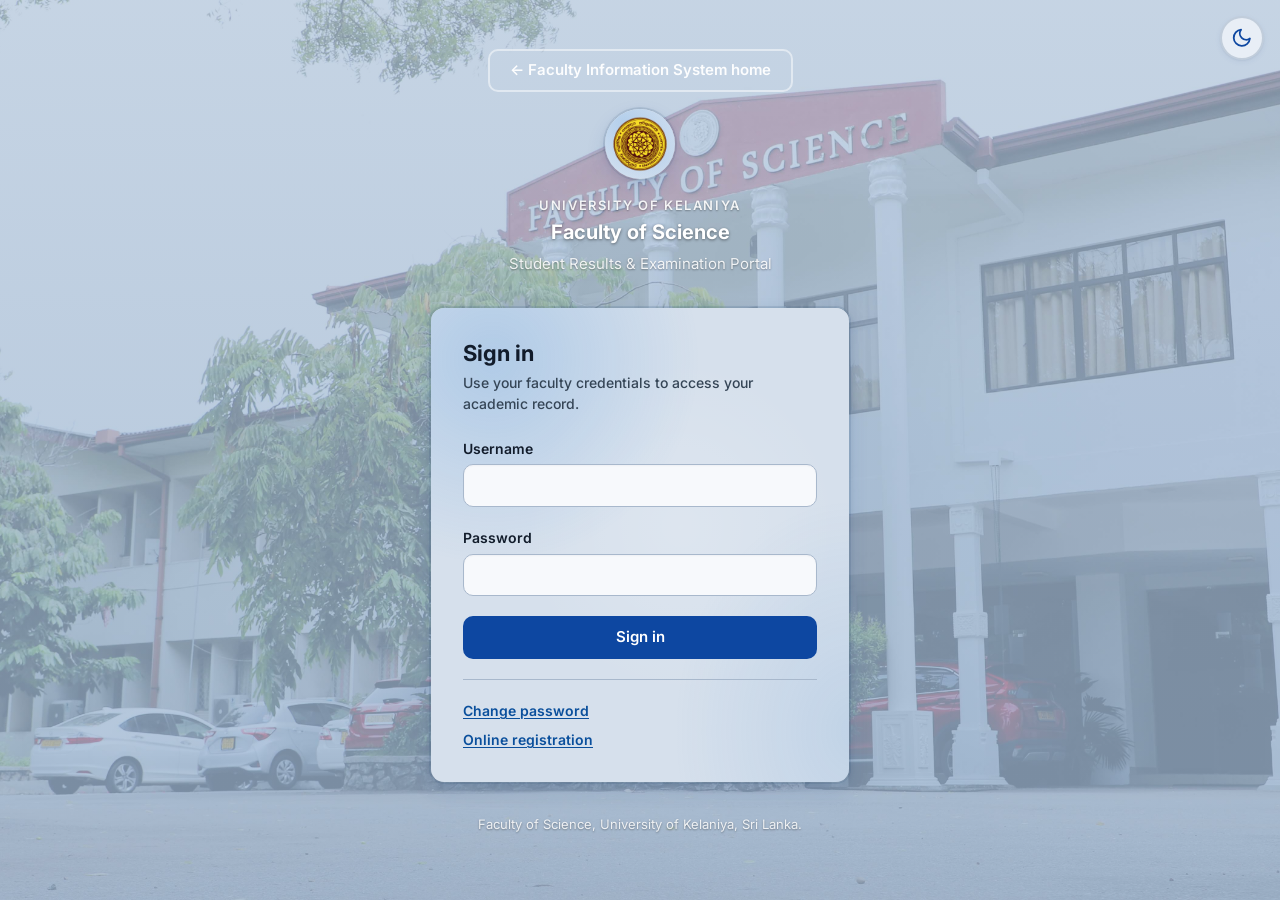
==== commit c46f907e: "added landing page" ====
--- a/admission.html
+++ b/admission.html
@@ -17,7 +17,7 @@
     <a class="skip-link" href="#main-content">Skip to main content</a>
     <script src="js/auth.js"></script>
     <script>
-      if (!PortalAuth.requireAuth("index.html")) {
+      if (!PortalAuth.requireAuth("student-login.html")) {
         document.write("");
       }
     </script>
--- a/css/main.css
+++ b/css/main.css
@@ -4,37 +4,41 @@
 :root {
   color-scheme: light;
   --color-primary: #0d47a1;
-  --color-primary-dark: #082a5c;
+  --color-primary-dark: #061d42;
   --color-primary-light: #1565c0;
-  --color-accent: #1976d2;
-  --color-surface: #ffffff;
-  --color-bg: #f0f4f8;
-  --color-bg-muted: #e8eef4;
-  --color-border: #cfd8e3;
-  --color-text: #1a2332;
-  --color-text-muted: #5c6b7a;
+  --color-accent: #0b5cad;
+  --color-surface: #f2f5f9;
+  --color-bg: #e4ebf3;
+  --color-bg-muted: #d8e2ed;
+  --color-border: #a8b8cc;
+  --color-text: #121c2b;
+  --color-text-muted: #3d4d5f;
   --color-success: #2e7d32;
   --color-warning: #ed6c02;
-  --shadow-sm: 0 1px 3px rgba(13, 71, 161, 0.08);
-  --shadow-md: 0 4px 12px rgba(13, 71, 161, 0.12);
-  --radius: 12px;
-  --radius-sm: 8px;
+  --shadow-sm: 0 1px 2px rgba(15, 35, 60, 0.06), 0 2px 6px rgba(13, 71, 161, 0.06);
+  --shadow-md: 0 2px 6px rgba(15, 35, 60, 0.07), 0 8px 20px rgba(13, 71, 161, 0.1);
+  --radius: 14px;
+  --radius-sm: 10px;
   --font-sans: "Inter", system-ui, -apple-system, Segoe UI, Roboto, sans-serif;
   --focus-ring: 0 0 0 3px rgba(25, 118, 210, 0.45);
-  /* Liquid surfaces (no backdrop blur) */
-  --liquid-base: #eef4fa;
-  --liquid-base-strong: #ffffff;
-  --liquid-highlight-a: rgba(25, 118, 210, 0.18);
-  --liquid-highlight-b: rgba(100, 181, 246, 0.14);
-  --liquid-border: rgba(21, 101, 192, 0.22);
-  --liquid-shine: rgba(255, 255, 255, 0.45);
-  --body-overlay: rgba(219, 230, 239, 0.5);
-  --body-overlay-2: rgba(219, 230, 239, 0.62);
-  --table-wrap-bg: #e8f0f8;
-  --table-row-alt: #f0f6fc;
-  --table-row-hover: #dbeaf8;
-  --login-crest-base: #f2f7fd;
+  /* Liquid surfaces — cooler, less white; softer shine so text stays legible */
+  --liquid-base: #d6e0ec;
+  --liquid-base-strong: #e8eef6;
+  --liquid-highlight-a: rgba(25, 118, 210, 0.2);
+  --liquid-highlight-b: rgba(66, 133, 200, 0.14);
+  --liquid-border: rgba(18, 55, 95, 0.18);
+  --liquid-shine: rgba(255, 255, 255, 0.18);
+  --body-overlay: rgba(176, 196, 218, 0.72);
+  --body-overlay-2: rgba(155, 180, 208, 0.78);
+  --table-wrap-bg: #d8e4f0;
+  --table-row-alt: #e0eaf4;
+  --table-row-hover: #c8daf0;
+  --login-crest-base: #dce6f2;
   --header-gradient: linear-gradient(128deg, #051a40 0%, #0d47a1 42%, #1565c0 88%);
+  /* Card / panel edge treatment */
+  --edge-outer: 0 0 0 1px rgba(18, 55, 95, 0.1);
+  --edge-inset: inset 0 1px 0 rgba(255, 255, 255, 0.5);
+  --btn-primary-hover: #082a5c;
 }
 
 [data-theme="dark"] {
@@ -46,20 +50,20 @@
   --color-surface: #1c2433;
   --color-bg: #121820;
   --color-bg-muted: #243044;
-  --color-border: #3d4f66;
+  --color-border: #4a5d78;
   --color-text: #e8eef4;
-  --color-text-muted: #9fb0c3;
+  --color-text-muted: #a8b9cc;
   --color-success: #66bb6a;
   --color-warning: #ffb74d;
-  --shadow-sm: 0 1px 3px rgba(0, 0, 0, 0.35);
-  --shadow-md: 0 4px 16px rgba(0, 0, 0, 0.45);
+  --shadow-sm: 0 1px 2px rgba(0, 0, 0, 0.4), 0 0 0 1px rgba(255, 255, 255, 0.05);
+  --shadow-md: 0 4px 20px rgba(0, 0, 0, 0.5), 0 0 0 1px rgba(255, 255, 255, 0.06);
   --focus-ring: 0 0 0 3px rgba(100, 181, 246, 0.5);
-  --liquid-base: #1c2636;
-  --liquid-base-strong: #243044;
-  --liquid-highlight-a: rgba(100, 181, 246, 0.16);
-  --liquid-highlight-b: rgba(66, 165, 245, 0.1);
-  --liquid-border: rgba(100, 181, 246, 0.22);
-  --liquid-shine: rgba(255, 255, 255, 0.06);
+  --liquid-base: #1a2332;
+  --liquid-base-strong: #222c3e;
+  --liquid-highlight-a: rgba(100, 181, 246, 0.14);
+  --liquid-highlight-b: rgba(66, 165, 245, 0.09);
+  --liquid-border: rgba(130, 170, 220, 0.2);
+  --liquid-shine: rgba(255, 255, 255, 0.05);
   --body-overlay: rgba(10, 14, 22, 0.82);
   --body-overlay-2: rgba(10, 14, 22, 0.9);
   --table-wrap-bg: #1a2433;
@@ -67,6 +71,9 @@
   --table-row-hover: #243a58;
   --login-crest-base: #252f42;
   --header-gradient: linear-gradient(128deg, #030d1f 0%, #0a1f42 48%, #143560 100%);
+  --edge-outer: 0 0 0 1px rgba(255, 255, 255, 0.09);
+  --edge-inset: inset 0 1px 0 rgba(255, 255, 255, 0.06);
+  --btn-primary-hover: #3a7fd4;
 }
 
 @keyframes liquid-surface-flow {
@@ -115,7 +122,7 @@
   font-size: 1rem;
   line-height: 1.5;
   color: var(--color-text);
-  background-color: #dbe6ef;
+  background-color: #b9c9dc;
   background-image:
     linear-gradient(var(--body-overlay), var(--body-overlay-2)),
     url("../bg%20photos/fos_image.jpg");
@@ -230,7 +237,7 @@
 }
 
 .btn--primary:hover {
-  background: var(--color-primary-dark);
+  background: var(--btn-primary-hover);
 }
 
 .btn--secondary {
@@ -372,12 +379,12 @@
   background: transparent;
   border-radius: var(--radius);
   border: 1px solid var(--liquid-border);
-  box-shadow: var(--shadow-md);
+  box-shadow: var(--edge-outer), var(--edge-inset), var(--shadow-md);
   padding: 1.25rem 1.5rem;
 }
 
 .card--elevated {
-  box-shadow: var(--shadow-md);
+  box-shadow: var(--edge-outer), var(--edge-inset), var(--shadow-md);
 }
 
 .card__title {
@@ -394,6 +401,10 @@
   font-weight: 700;
   color: var(--color-primary-dark);
   margin: 0;
+}
+
+html[data-theme="light"] .card__value {
+  color: #051a33;
 }
 
 .card__meta {
@@ -427,6 +438,15 @@
   border-radius: var(--radius-sm);
   background: var(--liquid-base-strong);
   color: var(--color-text);
+  box-shadow: inset 0 1px 2px rgba(15, 35, 60, 0.04);
+}
+
+html[data-theme="light"] .form-group input[type="text"],
+html[data-theme="light"] .form-group input[type="password"],
+html[data-theme="light"] .form-group input[type="search"],
+html[data-theme="light"] .form-group select {
+  background: #f7f9fc;
+  color: #0f1720;
 }
 
 .form-group input:focus-visible,
@@ -444,6 +464,15 @@
   padding-top: 1.25rem;
   border-top: 1px solid var(--color-border);
   font-size: 0.875rem;
+}
+
+.form-footer-links a {
+  color: var(--color-accent);
+  font-weight: 600;
+}
+
+html[data-theme="light"] .form-footer-links a {
+  color: #0a4f9c;
 }
 
 /* Login page */
@@ -477,7 +506,7 @@
   border-radius: 50%;
   display: grid;
   place-items: center;
-  box-shadow: var(--shadow-md);
+  box-shadow: var(--edge-outer), var(--edge-inset), var(--shadow-md);
 }
 
 .login-brand__crest::before {
@@ -541,6 +570,11 @@
   font-size: 0.875rem;
   color: var(--color-text-muted);
   margin: 0 0 1.5rem;
+  font-weight: 500;
+}
+
+html[data-theme="light"] .login-card .subtitle {
+  color: #354556;
 }
 
 .login-footer {
@@ -571,8 +605,8 @@
   background: var(--header-gradient);
   color: #fff;
   padding: 1rem 0;
-  box-shadow: var(--shadow-md);
-  border-bottom: 1px solid rgba(255, 255, 255, 0.2);
+  box-shadow: var(--shadow-md), inset 0 -1px 0 rgba(0, 0, 0, 0.12);
+  border-bottom: 1px solid rgba(255, 255, 255, 0.14);
 }
 
 .app-header::before {
@@ -708,15 +742,19 @@
   color: var(--color-text);
   font-weight: 600;
   font-size: 0.9375rem;
-  box-shadow: var(--shadow-sm);
+  box-shadow: var(--edge-outer), var(--edge-inset), var(--shadow-sm);
   transition: border-color 0.15s, box-shadow 0.15s, transform 0.15s;
   min-height: 88px;
 }
 
 .action-tile:hover {
   border-color: var(--color-primary-light);
-  box-shadow: var(--shadow-md);
+  box-shadow: var(--edge-outer), var(--edge-inset), var(--shadow-md);
   color: var(--color-primary-dark);
+}
+
+html[data-theme="light"] .action-tile:hover {
+  color: #051a33;
 }
 
 .action-tile:focus-visible {
@@ -727,9 +765,13 @@
 .action-tile small {
   display: block;
   margin-top: 0.35rem;
-  font-weight: 500;
+  font-weight: 600;
   font-size: 0.75rem;
   color: var(--color-text-muted);
+}
+
+html[data-theme="light"] .action-tile small {
+  color: #354556;
 }
 
 .dashboard-two-col {
@@ -772,6 +814,8 @@
 
 .detail-list dd {
   margin: 0;
+  color: var(--color-text);
+  font-weight: 500;
 }
 
 /* Page title bar */
@@ -832,6 +876,7 @@
   border: 1px solid var(--liquid-border);
   background: transparent;
   max-height: min(70vh, 560px);
+  box-shadow: var(--edge-outer), var(--edge-inset), var(--shadow-sm);
 }
 
 .results-table {
@@ -859,6 +904,7 @@
   padding: 0.75rem 1rem;
   border-bottom: 1px solid var(--color-bg-muted);
   vertical-align: top;
+  color: var(--color-text);
 }
 
 .results-table tbody tr:nth-child(even) {
@@ -872,12 +918,21 @@
 .results-table .grade {
   font-weight: 700;
   color: var(--color-primary-dark);
+}
+
+html[data-theme="light"] .results-table .grade {
+  color: #051a33;
 }
 
 .empty-row td {
   text-align: center;
   color: var(--color-text-muted);
   padding: 2rem;
+  font-weight: 600;
+}
+
+html[data-theme="light"] .empty-row td {
+  color: #354556;
 }
 
 /* Admission page */
@@ -1055,7 +1110,379 @@
   .action-tile::before,
   .table-wrap::before,
   .app-header::before,
-  .login-brand__crest::before {
+  .login-brand__crest::before,
+  .fis-landing__link-bar::before {
     animation: none !important;
   }
 }
+
+/* ——— Faculty Information System landing (legacy-style) ——— */
+body.fis-landing-body {
+  --fis-page-bg: #b4c4d6;
+  --fis-text: #121c2b;
+  --fis-masthead-muted: #4a5d70;
+  --fis-help-bg: #e8eef6;
+  --fis-help-border: rgba(18, 55, 95, 0.16);
+  --fis-footer-text: #3d4d5f;
+  --fis-link-bar-text: #06162e;
+  --fis-title-bar-shadow: inset 0 1px 0 rgba(255, 255, 255, 0.55), 0 0 0 1px rgba(18, 55, 95, 0.08);
+  background-image: none;
+  background-color: var(--fis-page-bg);
+  color: var(--fis-text);
+}
+
+[data-theme="dark"] body.fis-landing-body {
+  --fis-page-bg: #0f141c;
+  --fis-text: #e8eef4;
+  --fis-masthead-muted: #9fb0c3;
+  --fis-title-bar-bg: #0a2744;
+  --fis-title-bar-text: #e3f2fd;
+  --fis-hero-overlay: rgba(0, 20, 45, 0.78);
+  --fis-bar-bg: #1a2838;
+  --fis-bar-text: #e3f2fd;
+  --fis-bar-border: rgba(100, 181, 246, 0.25);
+  --fis-footer-text: #9fb0c3;
+  --fis-help-bg: rgba(28, 36, 51, 0.85);
+  --fis-help-border: rgba(100, 181, 246, 0.2);
+  --fis-link-bar-text: #e3f2fd;
+  --fis-title-bar-shadow: none;
+}
+
+.fis-landing {
+  max-width: 920px;
+  margin: 0 auto;
+  padding: 0 1rem 2.5rem;
+  font-family: var(--font-sans);
+}
+
+.fis-landing__theme.theme-toggle-wrap {
+  position: fixed;
+}
+
+.fis-landing-body .fis-landing__theme .theme-toggle {
+  border-color: rgba(0, 89, 150, 0.35);
+  background: var(--liquid-base-strong);
+  color: #004080;
+  box-shadow: var(--edge-outer), var(--edge-inset), var(--shadow-sm);
+}
+
+[data-theme="dark"] .fis-landing-body .fis-landing__theme .theme-toggle {
+  border-color: var(--liquid-border);
+  background: var(--liquid-base-strong);
+  color: var(--color-accent);
+}
+
+.fis-landing__masthead {
+  display: flex;
+  flex-wrap: wrap;
+  align-items: center;
+  justify-content: space-between;
+  gap: 0.75rem 1.5rem;
+  padding: 1rem 0 0.75rem;
+  border-bottom: 1px solid rgba(18, 55, 95, 0.14);
+}
+
+.fis-landing__uni {
+  margin: 0;
+  font-family: Georgia, "Times New Roman", Times, serif;
+  font-size: 0.8125rem;
+  font-weight: 400;
+  letter-spacing: 0.08em;
+  text-transform: uppercase;
+  color: var(--fis-masthead-muted);
+}
+
+.fis-landing__utility {
+  font-size: 0.875rem;
+}
+
+.fis-landing__utility a {
+  color: #004272;
+  font-weight: 700;
+  text-underline-offset: 3px;
+}
+
+[data-theme="dark"] .fis-landing__utility a {
+  color: var(--color-accent);
+}
+
+.fis-landing__utility-sep {
+  color: var(--fis-masthead-muted);
+}
+
+.fis-landing__title-bar {
+  margin: 0 0 0.5rem;
+  padding: 0.65rem 1rem;
+  background: linear-gradient(180deg, #c8ddf0 0%, #b2d0ea 100%);
+  border: 1px solid rgba(18, 55, 95, 0.18);
+  border-radius: var(--radius-sm);
+  box-shadow: var(--fis-title-bar-shadow, inset 0 1px 0 rgba(255, 255, 255, 0.5));
+}
+
+[data-theme="dark"] .fis-landing__title-bar {
+  background: var(--fis-title-bar-bg);
+  border-color: var(--fis-bar-border);
+  border-radius: var(--radius-sm);
+  box-shadow: var(--edge-outer), var(--edge-inset);
+}
+
+.fis-landing__system-title {
+  margin: 0;
+  font-size: clamp(0.95rem, 2.5vw, 1.125rem);
+  font-weight: 700;
+  font-style: italic;
+  color: #002747;
+  text-align: center;
+  letter-spacing: 0.02em;
+}
+
+[data-theme="dark"] .fis-landing__system-title {
+  color: var(--fis-title-bar-text);
+}
+
+.fis-landing__hero {
+  position: relative;
+  margin: 0 0 1.25rem;
+  border: 1px solid rgba(18, 55, 95, 0.2);
+  border-radius: var(--radius);
+  box-shadow: var(--edge-outer), 0 6px 18px rgba(15, 40, 70, 0.14);
+  overflow: hidden;
+}
+
+.fis-landing__hero-media img {
+  display: block;
+  width: 100%;
+  height: auto;
+  min-height: 200px;
+  object-fit: cover;
+  vertical-align: middle;
+}
+
+.fis-landing__hero-overlay {
+  position: absolute;
+  left: 0;
+  right: 0;
+  bottom: 0;
+  padding: 1.25rem 1rem 1.5rem;
+  background: linear-gradient(transparent, rgba(0, 35, 70, 0.88));
+}
+
+[data-theme="dark"] .fis-landing__hero-overlay {
+  background: linear-gradient(transparent, var(--fis-hero-overlay));
+}
+
+.fis-landing__welcome {
+  margin: 0 0 0.75rem;
+  font-size: clamp(0.95rem, 2.2vw, 1.15rem);
+  font-weight: 600;
+  line-height: 1.45;
+  color: #fff;
+  text-align: center;
+  text-shadow: 0 1px 3px rgba(0, 0, 0, 0.45);
+}
+
+.fis-landing__welcome-note {
+  margin: 0;
+  font-size: clamp(0.8rem, 1.8vw, 0.9375rem);
+  line-height: 1.5;
+  color: rgba(255, 255, 255, 0.95);
+  text-align: center;
+  text-shadow: 0 1px 2px rgba(0, 0, 0, 0.4);
+}
+
+.fis-landing__visits {
+  margin: 0 0 1rem;
+  font-size: 1rem;
+  font-weight: 700;
+  font-style: italic;
+  color: #003966;
+  text-align: center;
+}
+
+[data-theme="dark"] .fis-landing__visits {
+  color: var(--color-accent);
+}
+
+.fis-landing__visits-count {
+  display: inline-block;
+  margin-left: 0.35rem;
+  font-style: normal;
+  font-weight: 800;
+  font-variant-numeric: tabular-nums;
+}
+
+.fis-landing__login-nav {
+  display: flex;
+  flex-direction: column;
+  gap: 0.35rem;
+  margin-bottom: 2rem;
+}
+
+.fis-landing__link-bar {
+  position: relative;
+  isolation: isolate;
+  display: block;
+  padding: 0.75rem 1rem;
+  font-size: 0.9375rem;
+  font-weight: 700;
+  font-style: italic;
+  color: var(--fis-link-bar-text, #0a1f4a);
+  text-decoration: none;
+  border: 1px solid rgba(18, 55, 95, 0.18);
+  border-radius: var(--radius-sm);
+  overflow: hidden;
+  box-shadow: inset 0 1px 0 rgba(255, 255, 255, 0.55), 0 0 0 1px rgba(255, 255, 255, 0.2);
+  transition: color 0.15s, border-color 0.15s, box-shadow 0.15s;
+}
+
+.fis-landing__link-bar::before {
+  content: "";
+  position: absolute;
+  inset: -40%;
+  z-index: -1;
+  background-color: #c5daf0;
+  background-image:
+    radial-gradient(ellipse 50% 45% at 25% 35%, rgba(0, 89, 150, 0.16), transparent 55%),
+    radial-gradient(ellipse 45% 50% at 78% 65%, rgba(25, 118, 210, 0.12), transparent 52%);
+  animation: liquid-surface-flow 18s ease-in-out infinite;
+  pointer-events: none;
+}
+
+.fis-landing__link-bar:nth-child(3)::before {
+  animation-delay: -5s;
+}
+
+.fis-landing__link-bar:nth-child(4)::before {
+  animation-delay: -9s;
+}
+
+.fis-landing__link-bar:nth-child(5)::before {
+  animation-delay: -2s;
+}
+
+.fis-landing__link-bar:hover {
+  color: #002747;
+  border-color: rgba(0, 89, 150, 0.4);
+  box-shadow: inset 0 1px 0 rgba(255, 255, 255, 0.75), 0 2px 10px rgba(0, 60, 120, 0.14);
+}
+
+.fis-landing__link-bar:focus-visible {
+  outline: none;
+  box-shadow: var(--focus-ring);
+}
+
+[data-theme="dark"] .fis-landing__link-bar {
+  color: var(--fis-bar-text);
+  border-color: var(--fis-bar-border);
+  box-shadow: none;
+}
+
+[data-theme="dark"] .fis-landing__link-bar::before {
+  background-color: var(--fis-bar-bg);
+  background-image:
+    radial-gradient(ellipse 50% 45% at 25% 35%, rgba(100, 181, 246, 0.12), transparent 55%),
+    radial-gradient(ellipse 45% 50% at 78% 65%, rgba(66, 165, 245, 0.1), transparent 52%);
+}
+
+[data-theme="dark"] .fis-landing__link-bar:hover {
+  color: #fff;
+  border-color: rgba(100, 181, 246, 0.45);
+}
+
+.fis-landing__link-bar--spacer {
+  min-height: 0.5rem;
+  padding: 0.35rem;
+  pointer-events: none;
+  cursor: default;
+  box-shadow: none;
+}
+
+.fis-landing__link-bar--spacer::before {
+  background-color: #aecfe8;
+  background-image: none;
+  animation: none;
+}
+
+[data-theme="dark"] .fis-landing__link-bar--spacer::before {
+  background-color: #243044;
+}
+
+.fis-landing__help {
+  padding: 1rem 1.25rem;
+  margin-bottom: 1.5rem;
+  background: var(--fis-help-bg, #e8eef6);
+  border: 1px solid var(--fis-help-border, rgba(18, 55, 95, 0.16));
+  border-radius: var(--radius);
+  box-shadow: var(--edge-outer), var(--edge-inset);
+}
+
+[data-theme="dark"] .fis-landing__help {
+  background: var(--fis-help-bg);
+  border-color: var(--fis-help-border);
+  box-shadow: var(--edge-outer), var(--edge-inset);
+}
+
+.fis-landing__help-heading {
+  margin: 0 0 0.5rem;
+  font-size: 1rem;
+  color: #002747;
+}
+
+[data-theme="dark"] .fis-landing__help-heading {
+  color: var(--color-accent);
+}
+
+.fis-landing__help-text {
+  margin: 0;
+  font-size: 0.875rem;
+  line-height: 1.55;
+  color: var(--fis-text);
+  font-weight: 500;
+}
+
+.fis-landing__footer {
+  padding-top: 1rem;
+  border-top: 1px solid rgba(18, 55, 95, 0.16);
+  text-align: center;
+}
+
+[data-theme="dark"] .fis-landing__footer {
+  border-top-color: rgba(255, 255, 255, 0.1);
+}
+
+.fis-landing__footer p {
+  margin: 0;
+  font-size: 0.75rem;
+  color: var(--fis-footer-text, #3d4d5f);
+}
+
+.fis-landing__footer a {
+  color: #004272;
+  font-weight: 700;
+}
+
+[data-theme="dark"] .fis-landing__footer a {
+  color: var(--color-accent);
+}
+
+.login-back-link {
+  margin: 0 0 1rem;
+  text-align: center;
+  width: 100%;
+  max-width: 420px;
+}
+
+@media print {
+  .fis-landing__theme {
+    display: none !important;
+  }
+
+  body.fis-landing-body {
+    background: #fff;
+    color: #000;
+  }
+
+  .fis-landing__link-bar::before {
+    animation: none !important;
+  }
+}
